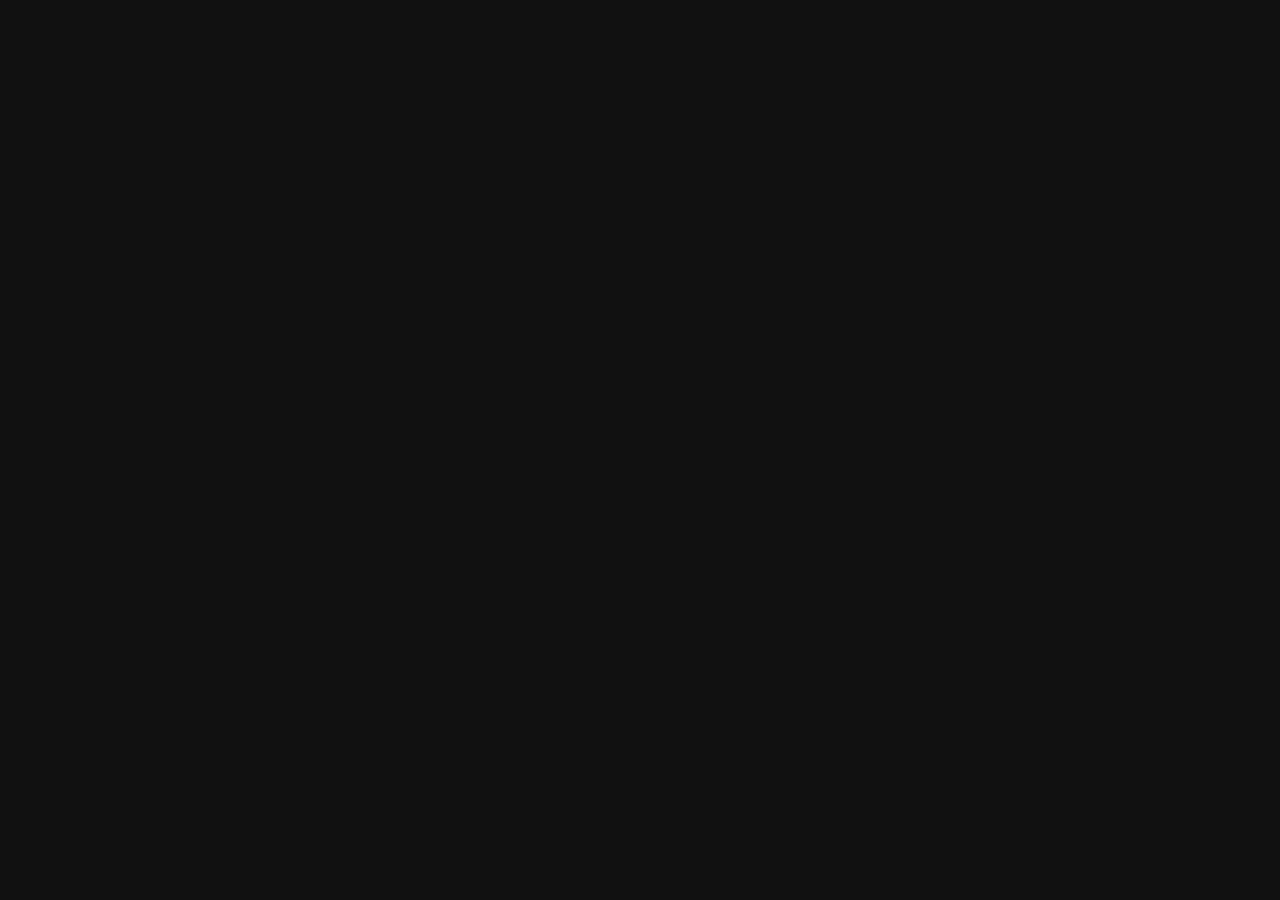
==== Portfólio/index.html @ 6bd4c9c2 "Add files via upload" ====
<!DOCTYPE html>
<html lang="pt-BR">
<head>
  <meta charset="UTF-8">
  <meta name="viewport" content="width=device-width, initial-scale=1.0">

  <title>Aíla Soraya | Videomaker & Filmmaker</title>

  <style>
    * {
      margin: 0;
      padding: 0;
      box-sizing: border-box;
    }

    html {
      scroll-behavior: smooth;
    }

    body {
      background: #111111;
      color: #f2f0ec;
      font-family: Arial, Helvetica, sans-serif;
      line-height: 1.5;
    }

    a {
      color: inherit;
      text-decoration: none;
    }

    /* MENU */

    header {
      position: fixed;
      top: 0;
      left: 0;
      width: 100%;
      padding: 24px 5%;
      display: flex;
      justify-content: space-between;
      align-items: center;
      z-index: 1000;
      background: rgba(17, 17, 17, 0.88);
      backdrop-filter: blur(10px);
    }

    .logo {
      font-size: 18px;
      font-weight: 600;
      letter-spacing: 1px;
    }

    nav {
      display: flex;
      gap: 30px;
      font-size: 13px;
      text-transform: uppercase;
      letter-spacing: 1px;
    }

    nav a {
      opacity: 0.7;
      transition: 0.3s;
    }

    nav a:hover {
      opacity: 1;
    }

    /* HERO */

    .hero {
      min-height: 100vh;
      padding: 150px 5% 80px;
      display: flex;
      flex-direction: column;
      justify-content: center;
    }

    .hero-title {
      margin-bottom: 50px;
    }

    .hero-title h1 {
      font-size: clamp(55px, 10vw, 150px);
      font-weight: 400;
      line-height: 0.9;
      letter-spacing: -5px;
    }

    .hero-title p {
      margin-top: 25px;
      font-size: 17px;
      letter-spacing: 4px;
      text-transform: uppercase;
      color: #b7b2aa;
    }

    /* VIDEO PRINCIPAL */

    .main-video {
      width: 100%;
      aspect-ratio: 16 / 9;
      background: #242424;
      overflow: hidden;
      position: relative;
    }

    .main-video video {
      width: 100%;
      height: 100%;
      object-fit: cover;
    }

    .video-placeholder {
      width: 100%;
      height: 100%;
      display: flex;
      align-items: center;
      justify-content: center;
      color: #777;
      font-size: 13px;
      letter-spacing: 2px;
      text-transform: uppercase;
    }

    /* SEÇÕES */

    section {
      padding: 120px 5%;
    }

    .section-header {
      display: flex;
      justify-content: space-between;
      align-items: baseline;
      margin-bottom: 50px;
      border-bottom: 1px solid #333;
      padding-bottom: 18px;
    }

    .section-header h2 {
      font-size: 38px;
      font-weight: 400;
    }

    .section-number {
      color: #777;
      font-size: 13px;
    }

    /* PROJETOS */

    .projects {
      display: grid;
      grid-template-columns: repeat(2, 1fr);
      gap: 70px 30px;
    }

    .project {
      cursor: pointer;
    }

    .project-video {
      aspect-ratio: 16 / 9;
      background: #242424;
      overflow: hidden;
      margin-bottom: 18px;
    }

    .project-video video {
      width: 100%;
      height: 100%;
      object-fit: cover;
      transition: transform 0.5s ease;
    }

    .project:hover video {
      transform: scale(1.03);
    }

    .project-placeholder {
      width: 100%;
      height: 100%;
      display: flex;
      align-items: center;
      justify-content: center;
      color: #666;
      font-size: 12px;
      letter-spacing: 2px;
    }

    .project h3 {
      font-size: 22px;
      font-weight: 400;
      margin-bottom: 5px;
    }

    .project p {
      font-size: 13px;
      color: #888;
      text-transform: uppercase;
      letter-spacing: 1px;
    }

    /* COMPETÊNCIAS */

    .skills {
      display: flex;
      flex-wrap: wrap;
      gap: 12px;
      max-width: 900px;
    }

    .skill {
      border: 1px solid #3a3a3a;
      padding: 12px 18px;
      font-size: 14px;
      color: #c4c0ba;
    }

    /* SOBRE */

    .about {
      max-width: 850px;
    }

    .about p {
      font-size: clamp(24px, 3vw, 40px);
      line-height: 1.25;
      font-weight: 300;
    }

    /* CONTATO */

    .contact {
      min-height: 60vh;
      display: flex;
      flex-direction: column;
      justify-content: center;
    }

    .contact h2 {
      font-size: clamp(50px, 8vw, 110px);
      font-weight: 400;
      line-height: 0.95;
      margin-bottom: 50px;
    }

    .contact-links {
      display: flex;
      flex-wrap: wrap;
      gap: 30px;
    }

    .contact-links a {
      border-bottom: 1px solid #555;
      padding-bottom: 5px;
      font-size: 15
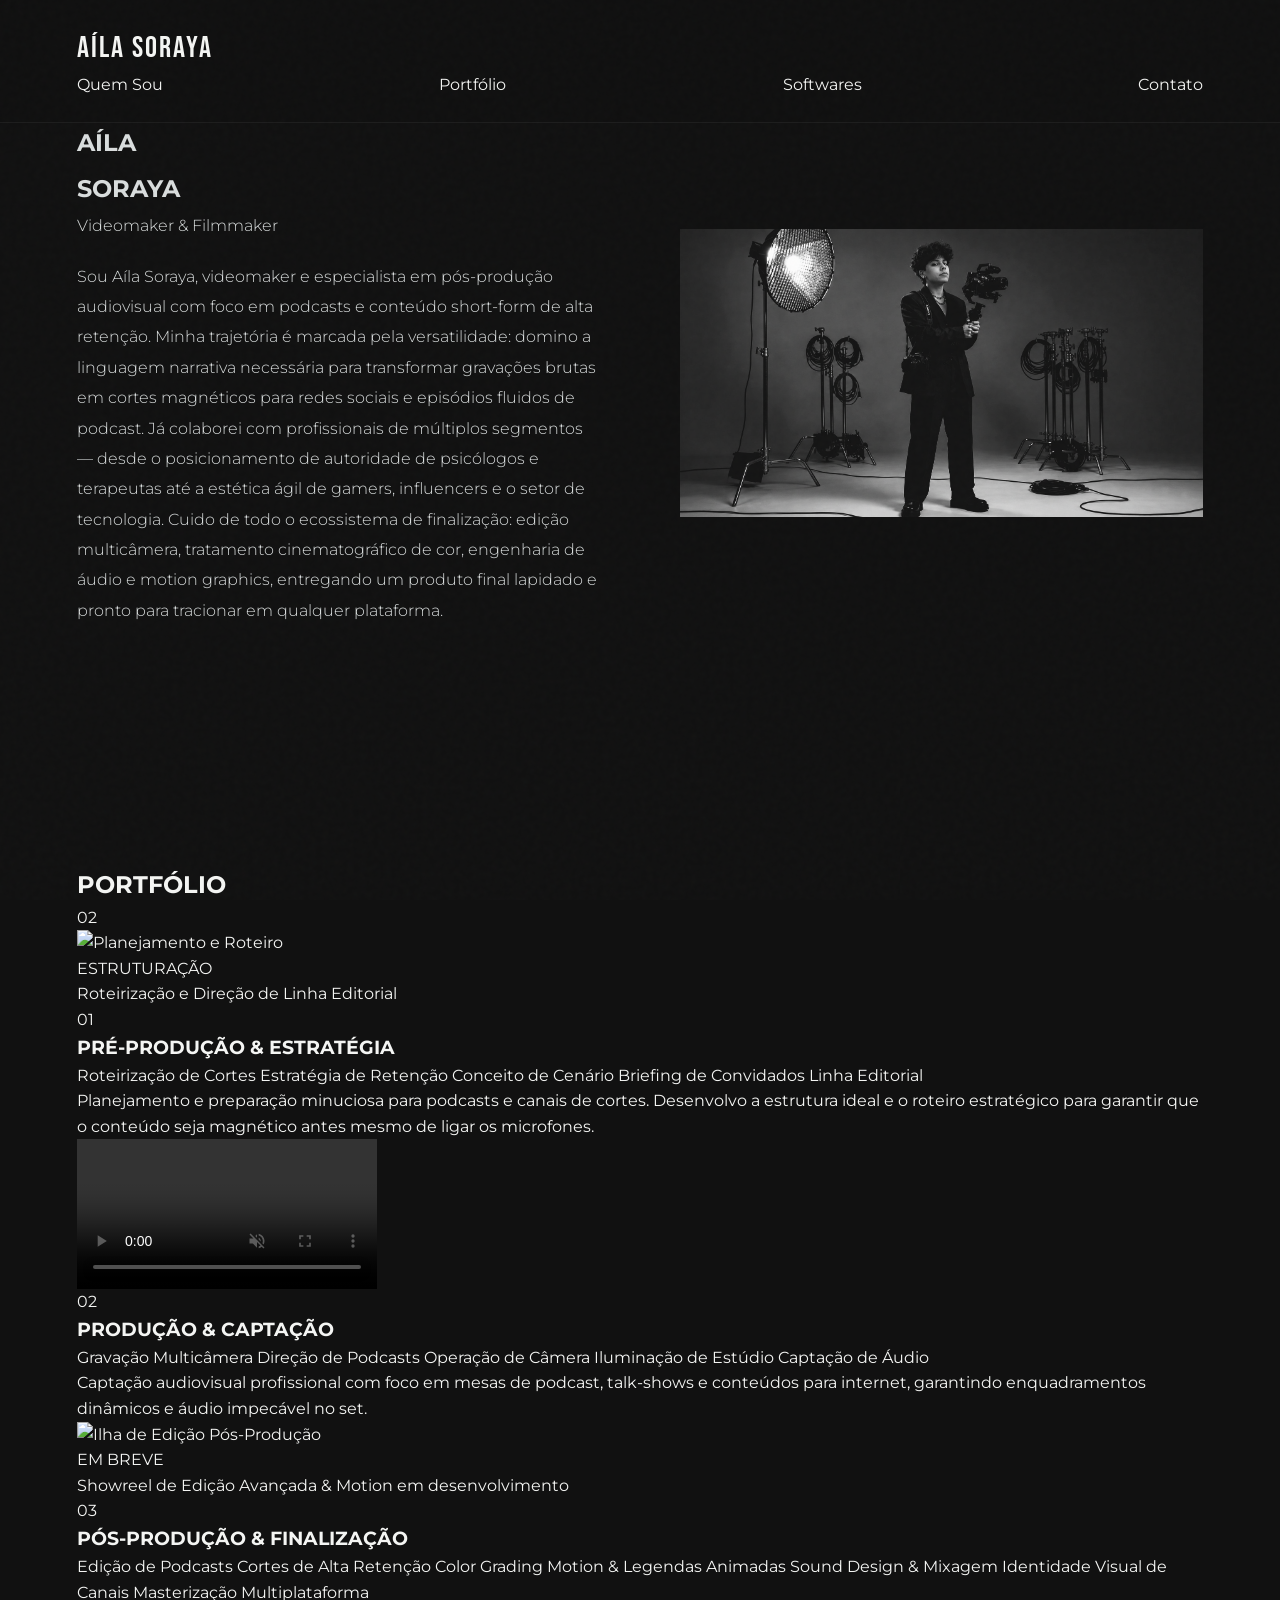
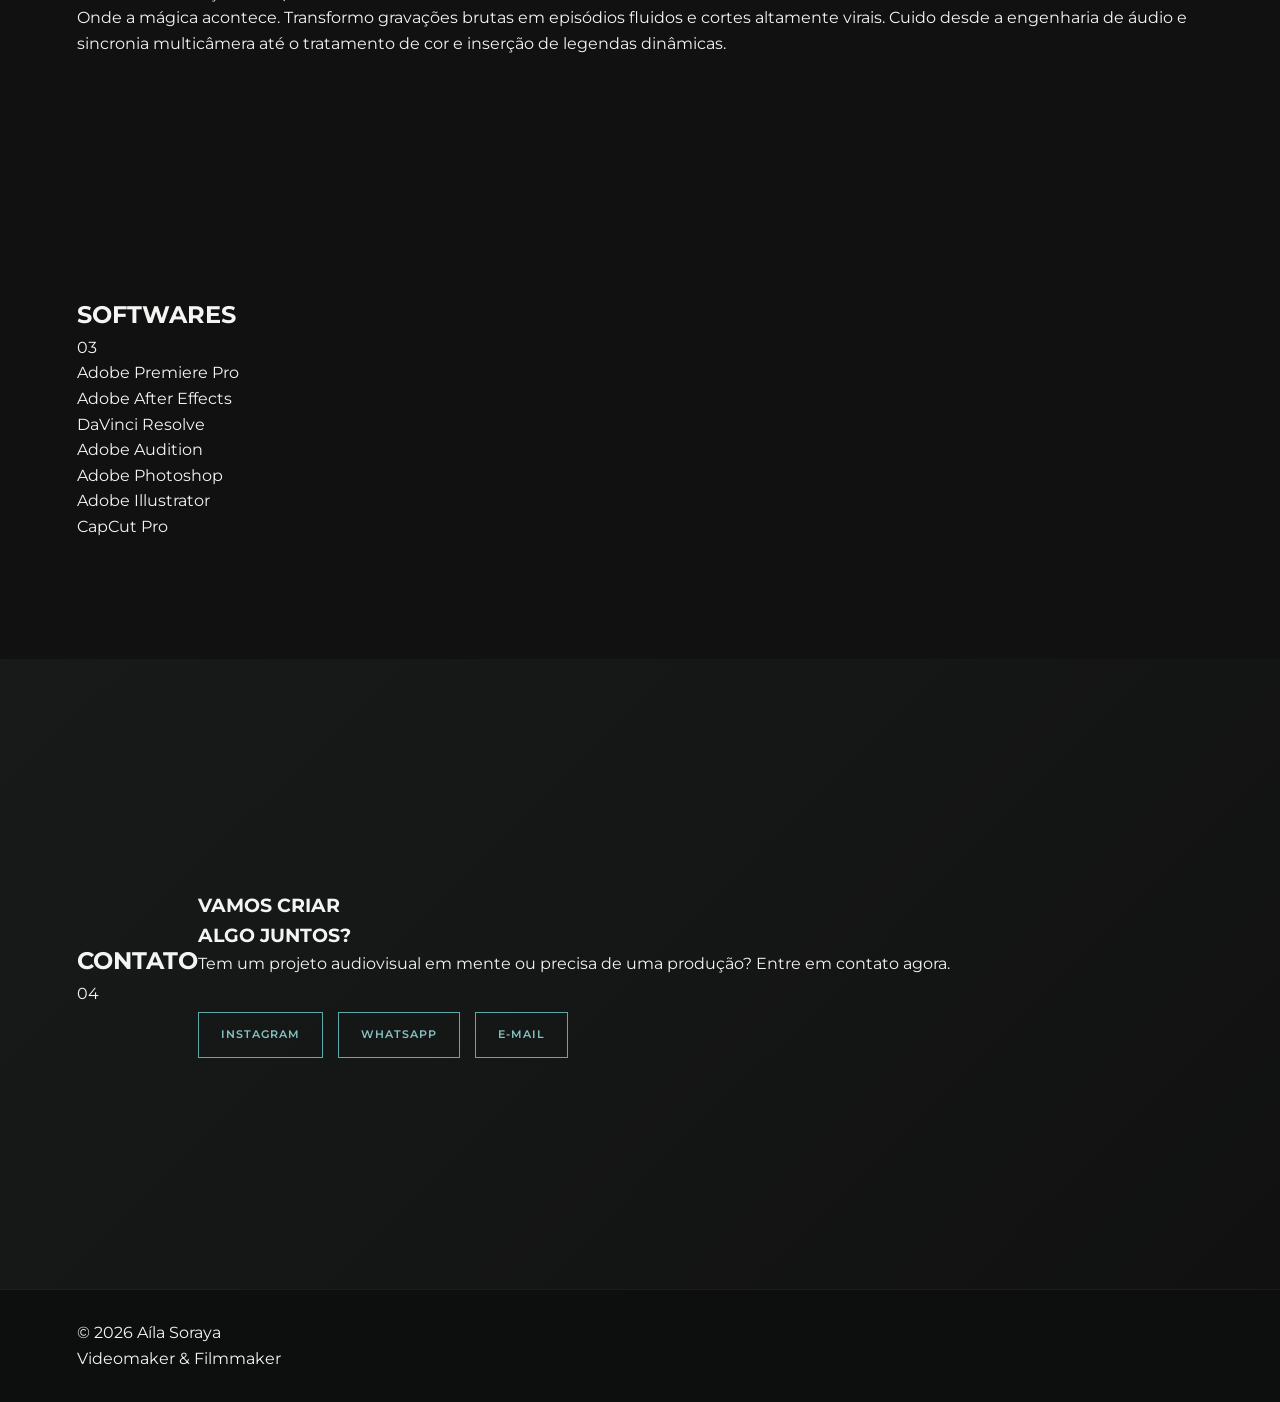
==== commit 41fe6f8f: "Update index.html" ====
--- a/Portfólio/index.html
+++ b/Portfólio/index.html
@@ -1,260 +1,198 @@
 <!DOCTYPE html>
 <html lang="pt-BR">
+
 <head>
   <meta charset="UTF-8">
   <meta name="viewport" content="width=device-width, initial-scale=1.0">
-
+  
   <title>Aíla Soraya | Videomaker & Filmmaker</title>
 
-  <style>
-    * {
-      margin: 0;
-      padding: 0;
-      box-sizing: border-box;
-    }
+  <!-- FONTES -->
+  <link rel="preconnect" href="https://googleapis.com">
+  <link rel="preconnect" href="https://gstatic.com" crossorigin>
+  <link href="https://googleapis.com/css2?family=Bebas+Neue&family=Montserrat:wght@300;400;500;600&display=swap" rel="stylesheet">
 
-    html {
-      scroll-behavior: smooth;
-    }
+  <!-- CSS -->
+  <link rel="stylesheet" href="Css/Style.css">
+</head>
 
-    body {
-      background: #111111;
-      color: #f2f0ec;
-      font-family: Arial, Helvetica, sans-serif;
-      line-height: 1.5;
-    }
+<body>
 
-    a {
-      color: inherit;
-      text-decoration: none;
-    }
+  <!-- MENU -->
+  <header>
+    <a href="#inicio" class="logo">AÍLA SORAYA</a>
+    <nav>
+      <a href="#inicio">Quem Sou</a>
+      <a href="#portfolio">Portfólio</a>
+      <a href="#softwares">Softwares</a>
+      <a href="#contato">Contato</a>
+    </nav>
+  </header>
 
-    /* MENU */
+  <main>
 
-    header {
-      position: fixed;
-      top: 0;
-      left: 0;
-      width: 100%;
-      padding: 24px 5%;
-      display: flex;
-      justify-content: space-between;
-      align-items: center;
-      z-index: 1000;
-      background: rgba(17, 17, 17, 0.88);
-      backdrop-filter: blur(10px);
-    }
+    <!-- SOBRE (QUEM SOU EU) — COM CLASSES DE ANIMAÇÃO -->
+    <section id="inicio" class="about-section reveal">
+      <div class="about-grid">
+        <div class="about-text">
+          <h1 class="animar-entrada">AÍLA<br>SORAYA</h1>
+          <p class="subtitle animar-entrada">Videomaker & Filmmaker</p>
+          <p class="description animar-entrada">
+            Sou Aíla Soraya, videomaker e especialista em pós-produção audiovisual com foco em podcasts e conteúdo short-form de alta retenção. Minha trajetória é marcada pela versatilidade: domino a linguagem narrativa necessária para transformar gravações brutas em cortes magnéticos para redes sociais e episódios fluidos de podcast. Já colaborei com profissionais de múltiplos segmentos — desde o posicionamento de autoridade de psicólogos e terapeutas até a estética ágil de gamers, influencers e o setor de tecnologia. Cuido de todo o ecossistema de finalização: edição multicâmera, tratamento cinematográfico de cor, engenharia de áudio e motion graphics, entregando um produto final lapidado e pronto para tracionar em qualquer plataforma.
+          </p>
+        </div>
+        
+        <!-- FOTO DE PERFIL COM ATRASO CINEMATOGRÁFICO -->
+        <div class="main-image animar-entrada atraso-1">
+          <img src="Fotos/Soraya.png" alt="Aíla Soraya">
+        </div>
+      </div>
+    </section>
 
-    .logo {
-      font-size: 18px;
-      font-weight: 600;
-      letter-spacing: 1px;
-    }
 
-    nav {
-      display: flex;
-      gap: 30px;
-      font-size: 13px;
-      text-transform: uppercase;
-      letter-spacing: 1px;
-    }
+    <!-- PORTFÓLIO -->
+    <section id="portfolio" class="reveal">
 
-    nav a {
-      opacity: 0.7;
-      transition: 0.3s;
-    }
+      <div class="section-header">
+        <h2>PORTFÓLIO</h2>
+        <span class="section-number">02</span>
+      </div>
 
-    nav a:hover {
-      opacity: 1;
-    }
+      <!-- BLOCO 01: PRÉ-PRODUÇÃO -->
+      <div class="portfolio-group">
+        <div class="project-media window-placeholder">
+          <img src="Fotos/pre-producao-capa.jpg" alt="Planejamento e Roteiro" class="bg-blur">
+          <div class="status-overlay">
+            <span class="status-badge">ESTRUTURAÇÃO</span>
+            <p>Roteirização e Direção de Linha Editorial</p>
+          </div>
+        </div>
 
-    /* HERO */
+        <div class="group-header">
+          <span class="group-number">01</span>
+          <div>
+            <h3>PRÉ-PRODUÇÃO & ESTRATÉGIA</h3>
+            <div class="expertise-tags">
+              <span class="tag">Roteirização de Cortes</span>
+              <span class="tag">Estratégia de Retenção</span>
+              <span class="tag">Conceito de Cenário</span>
+              <span class="tag">Briefing de Convidados</span>
+              <span class="tag">Linha Editorial</span>
+            </div>
+            <p>
+              Planejamento e preparação minuciosa para podcasts e canais de cortes. Desenvolvo a estrutura ideal e o roteiro estratégico para garantir que o conteúdo seja magnético antes mesmo de ligar os microfones.
+            </p>
+          </div>
+        </div>
+      </div>
 
-    .hero {
-      min-height: 100vh;
-      padding: 150px 5% 80px;
-      display: flex;
-      flex-direction: column;
-      justify-content: center;
-    }
+      <!-- BLOCO 02: PRODUÇÃO -->
+      <div class="portfolio-group">
+        <div class="project-media">
+          <video src="Vídeos/Portifolio Produção.mp4" autoplay muted controls playsinline preload="auto"></video>
+        </div>
 
-    .hero-title {
-      margin-bottom: 50px;
-    }
+        <div class="group-header">
+          <span class="group-number">02</span>
+          <div>
+            <h3>PRODUÇÃO & CAPTAÇÃO</h3>
+            <div class="expertise-tags">
+              <span class="tag">Gravação Multicâmera</span>
+              <span class="tag">Direção de Podcasts</span>
+              <span class="tag">Operação de Câmera</span>
+              <span class="tag">Iluminação de Estúdio</span>
+              <span class="tag">Captação de Áudio</span>
+            </div>
+            <p>
+              Captação audiovisual profissional com foco em mesas de podcast, talk-shows e conteúdos para internet, garantindo enquadramentos dinâmicos e áudio impecável no set.
+            </p>
+          </div>
+        </div>
+      </div>
 
-    .hero-title h1 {
-      font-size: clamp(55px, 10vw, 150px);
-      font-weight: 400;
-      line-height: 0.9;
-      letter-spacing: -5px;
-    }
+      <!-- BLOCO 03: PÓS-PRODUÇÃO -->
+      <div class="portfolio-group">
+        <div class="project-media window-placeholder">
+          <img src="Fotos/pos-producao-capa.jpg" alt="Ilha de Edição Pós-Produção" class="bg-blur">
+          <div class="status-overlay">
+            <span class="status-badge">EM BREVE</span>
+            <p>Showreel de Edição Avançada & Motion em desenvolvimento</p>
+          </div>
+        </div>
 
-    .hero-title p {
-      margin-top: 25px;
-      font-size: 17px;
-      letter-spacing: 4px;
-      text-transform: uppercase;
-      color: #b7b2aa;
-    }
+        <div class="group-header">
+          <span class="group-number">03</span>
+          <div>
+            <h3>PÓS-PRODUÇÃO & FINALIZAÇÃO</h3>
+            <div class="expertise-tags">
+              <span class="tag">Edição de Podcasts</span>
+              <span class="tag">Cortes de Alta Retenção</span>
+              <span class="tag">Color Grading</span>
+              <span class="tag">Motion & Legendas Animadas</span>
+              <span class="tag">Sound Design & Mixagem</span>
+              <span class="tag">Identidade Visual de Canais</span>
+              <span class="tag">Masterização Multiplataforma</span>
+            </div>
+            <p>
+              Onde a mágica acontece. Transformo gravações brutas em episódios fluidos e cortes altamente virais. Cuido desde a engenharia de áudio e sincronia multicâmera até o tratamento de cor e inserção de legendas dinâmicas.
+            </p>
+          </div>
+        </div>
+      </div>
 
-    /* VIDEO PRINCIPAL */
+    </section>
 
-    .main-video {
-      width: 100%;
-      aspect-ratio: 16 / 9;
-      background: #242424;
-      overflow: hidden;
-      position: relative;
-    }
 
-    .main-video video {
-      width: 100%;
-      height: 100%;
-      object-fit: cover;
-    }
+    <!-- SEÇÃO: SOFTWARES -->
+    <section id="softwares" class="reveal">
+      <div class="section-header">
+        <h2>SOFTWARES</h2>
+        <span class="section-number">03</span>
+      </div>
+      
+      <div class="softwares-grid">
+        <div class="software-item"><span>Adobe Premiere Pro</span></div>
+        <div class="software-item"><span>Adobe After Effects</span></div>
+        <div class="software-item"><span>DaVinci Resolve</span></div>
+        <div class="software-item"><span>Adobe Audition</span></div>
+        <div class="software-item"><span>Adobe Photoshop</span></div>
+        <div class="software-item"><span>Adobe Illustrator</span></div>
+        <div class="software-item"><span>CapCut Pro</span></div>
+      </div>
+    </section>
 
-    .video-placeholder {
-      width: 100%;
-      height: 100%;
-      display: flex;
-      align-items: center;
-      justify-content: center;
-      color: #777;
-      font-size: 13px;
-      letter-spacing: 2px;
-      text-transform: uppercase;
-    }
 
-    /* SEÇÕES */
+    <!-- CONTATO -->
+    <section id="contato" class="contact reveal">
+      <div class="section-header">
+        <h2>CONTATO</h2>
+        <span class="section-number">04</span>
+      </div>
 
-    section {
-      padding: 120px 5%;
-    }
+      <div class="contact-content">
+        <h3>VAMOS CRIAR<br>ALGO JUNTOS?</h3>
+        <p>Tem um projeto audiovisual em mente ou precisa de uma produção? Entre em contato agora.</p>
 
-    .section-header {
-      display: flex;
-      justify-content: space-between;
-      align-items: baseline;
-      margin-bottom: 50px;
-      border-bottom: 1px solid #333;
-      padding-bottom: 18px;
-    }
+        <div class="contact-links">
+          <!-- 1. INSTAGRAM (Mantido original) -->
+          <a href="https://instagram.com" target="_blank" class="btn-instagram">Instagram</a>
+          
+          <!-- 2. WHATSAPP (Atualizado com seu número real e mensagem automática) -->
+          <a href="https://wa.me!" target="_blank" class="btn-whatsapp">WhatsApp</a>
 
-    .section-header h2 {
-      font-size: 38px;
-      font-weight: 400;
-    }
+          <!-- 3. E-MAIL -->
+          <a href="mailto:ailagaraneesh@gmail.com" class="btn-email">E-mail</a>
+        </div>
+      </div>
+    </section>
 
-    .section-number {
-      color: #777;
-      font-size: 13px;
-    }
+  </main>
 
-    /* PROJETOS */
+  <!-- RODAPÉ -->
+  <footer>
+    <p>© 2026 Aíla Soraya</p>
+    <p>Videomaker & Filmmaker</p>
+  </footer>
 
-    .projects {
-      display: grid;
-      grid-template-columns: repeat(2, 1fr);
-      gap: 70px 30px;
-    }
-
-    .project {
-      cursor: pointer;
-    }
-
-    .project-video {
-      aspect-ratio: 16 / 9;
-      background: #242424;
-      overflow: hidden;
-      margin-bottom: 18px;
-    }
-
-    .project-video video {
-      width: 100%;
-      height: 100%;
-      object-fit: cover;
-      transition: transform 0.5s ease;
-    }
-
-    .project:hover video {
-      transform: scale(1.03);
-    }
-
-    .project-placeholder {
-      width: 100%;
-      height: 100%;
-      display: flex;
-      align-items: center;
-      justify-content: center;
-      color: #666;
-      font-size: 12px;
-      letter-spacing: 2px;
-    }
-
-    .project h3 {
-      font-size: 22px;
-      font-weight: 400;
-      margin-bottom: 5px;
-    }
-
-    .project p {
-      font-size: 13px;
-      color: #888;
-      text-transform: uppercase;
-      letter-spacing: 1px;
-    }
-
-    /* COMPETÊNCIAS */
-
-    .skills {
-      display: flex;
-      flex-wrap: wrap;
-      gap: 12px;
-      max-width: 900px;
-    }
-
-    .skill {
-      border: 1px solid #3a3a3a;
-      padding: 12px 18px;
-      font-size: 14px;
-      color: #c4c0ba;
-    }
-
-    /* SOBRE */
-
-    .about {
-      max-width: 850px;
-    }
-
-    .about p {
-      font-size: clamp(24px, 3vw, 40px);
-      line-height: 1.25;
-      font-weight: 300;
-    }
-
-    /* CONTATO */
-
-    .contact {
-      min-height: 60vh;
-      display: flex;
-      flex-direction: column;
-      justify-content: center;
-    }
-
-    .contact h2 {
-      font-size: clamp(50px, 8vw, 110px);
-      font-weight: 400;
-      line-height: 0.95;
-      margin-bottom: 50px;
-    }
-
-    .contact-links {
-      display: flex;
-      flex-wrap: wrap;
-      gap: 30px;
-    }
-
-    .contact-links a {
-      border-bottom: 1px solid #555;
-      padding-bottom: 5px;
-      font-size: 15+</body>
+</html>
--- a/Portfólio/Css/Style.css
+++ b/Portfólio/Css/Style.css
@@ -0,0 +1,759 @@
+/* =========================================
+   AÍLA SORAYA — PORTFÓLIO
+   Estilo: Cinema clássico / minimalista
+   ========================================= */
+
+/* ---------- FONTES ---------- */
+
+@import url('https://fonts.googleapis.com/css2?family=Bebas+Neue&family=Montserrat:wght@300;400;500;600;700&display=swap');
+
+
+/* ---------- VARIÁVEIS ---------- */
+
+:root {
+    --preto: #111111;
+    --preto-suave: #181a1a;
+    --cinza-escuro: #252828;
+    --cinza: #707575;
+    --cinza-claro: #d9dddd;
+    --branco: #f4f5f3;
+
+    --agua: #5faaa8;
+    --agua-claro: #83c4c1;
+    --agua-escuro: #397b79;
+
+    --fonte-titulo: 'Bebas Neue', sans-serif;
+    --fonte-texto: 'Montserrat', sans-serif;
+
+    --transicao: 0.35s ease;
+}
+
+
+/* ---------- RESET ---------- */
+
+* {
+    margin: 0;
+    padding: 0;
+    box-sizing: border-box;
+}
+
+html {
+    scroll-behavior: smooth;
+}
+
+body {
+    background: var(--preto);
+    color: var(--branco);
+    font-family: var(--fonte-texto);
+    font-weight: 400;
+    line-height: 1.6;
+    overflow-x: hidden;
+}
+
+img,
+video {
+    max-width: 100%;
+    display: block;
+}
+
+a {
+    color: inherit;
+    text-decoration: none;
+}
+
+button {
+    font-family: inherit;
+}
+
+
+/* ---------- SELEÇÃO ---------- */
+
+::selection {
+    background: var(--agua);
+    color: var(--preto);
+}
+
+
+/* =========================================
+   NAVEGAÇÃO
+   ========================================= */
+
+header {
+    position: fixed;
+    top: 0;
+    left: 0;
+    width: 100%;
+    z-index: 1000;
+
+    padding: 24px 6%;
+
+    background: rgba(17, 17, 17, 0.88);
+    backdrop-filter: blur(10px);
+
+    border-bottom: 1px solid rgba(255, 255, 255, 0.06);
+}
+
+nav {
+    max-width: 1400px;
+    margin: auto;
+
+    display: flex;
+    align-items: center;
+    justify-content: space-between;
+}
+
+.logo {
+    font-family: var(--fonte-titulo);
+    font-size: 30px;
+    letter-spacing: 2px;
+}
+
+.logo span {
+    color: var(--agua);
+}
+
+.nav-links {
+    display: flex;
+    align-items: center;
+    gap: 35px;
+    list-style: none;
+}
+
+.nav-links a {
+    font-size: 12px;
+    font-weight: 500;
+    letter-spacing: 1.5px;
+    text-transform: uppercase;
+
+    color: var(--cinza-claro);
+
+    transition: color var(--transicao);
+}
+
+.nav-links a:hover {
+    color: var(--agua-claro);
+}
+
+
+/* =========================================
+   HERO
+   ========================================= */
+
+.hero {
+    min-height: 100vh;
+
+    display: flex;
+    align-items: center;
+
+    padding: 150px 6% 80px;
+
+    position: relative;
+    overflow: hidden;
+
+    background:
+        radial-gradient(
+            circle at 80% 40%,
+            rgba(95, 170, 168, 0.10),
+            transparent 35%
+        ),
+        var(--preto);
+}
+
+.hero-content {
+    max-width: 1400px;
+    width: 100%;
+    margin: auto;
+}
+
+.hero-small {
+    color: var(--agua);
+    font-size: 12px;
+    font-weight: 600;
+    letter-spacing: 4px;
+    text-transform: uppercase;
+
+    margin-bottom: 18px;
+}
+
+.hero h1 {
+    font-family: var(--fonte-titulo);
+    font-size: clamp(70px, 12vw, 170px);
+    font-weight: 400;
+    line-height: 0.82;
+    letter-spacing: 2px;
+
+    max-width: 1000px;
+}
+
+.hero h1 span {
+    color: var(--agua);
+}
+
+.hero-description {
+    max-width: 550px;
+
+    margin-top: 35px;
+
+    color: var(--cinza-claro);
+
+    font-size: 15px;
+    line-height: 1.8;
+    font-weight: 300;
+}
+
+.hero-line {
+    width: 80px;
+    height: 2px;
+
+    margin-top: 40px;
+
+    background: var(--agua);
+}
+
+
+/* =========================================
+   SEÇÕES
+   ========================================= */
+
+section {
+    padding: 120px 6%;
+}
+
+.section-container {
+    max-width: 1400px;
+    margin: auto;
+}
+
+.section-label {
+    color: var(--agua);
+
+    font-size: 11px;
+    font-weight: 600;
+    letter-spacing: 3px;
+    text-transform: uppercase;
+
+    margin-bottom: 15px;
+}
+
+.section-title {
+    font-family: var(--fonte-titulo);
+    font-size: clamp(50px, 7vw, 90px);
+    font-weight: 400;
+    line-height: 0.9;
+    letter-spacing: 1px;
+
+    margin-bottom: 50px;
+}
+
+
+/* =========================================
+   SOBRE
+   ========================================= */
+
+.about {
+    background: var(--preto-suave);
+}
+
+.about-grid {
+    display: grid;
+    grid-template-columns: 1fr 1fr;
+    gap: 80px;
+
+    align-items: center;
+}
+
+.about-text {
+    color: var(--cinza-claro);
+
+    font-size: 16px;
+    line-height: 1.9;
+    font-weight: 300;
+}
+
+.about-text p + p {
+    margin-top: 20px;
+}
+
+.about-highlight {
+    color: var(--agua-claro);
+}
+
+.about-image {
+    position: relative;
+}
+
+.about-image img {
+    width: 100%;
+    filter: grayscale(100%);
+    transition: filter var(--transicao);
+}
+
+.about-image:hover img {
+    filter: grayscale(0%);
+}
+
+
+/* =========================================
+   PORTFÓLIO
+   ========================================= */
+
+.portfolio {
+    background: var(--preto);
+}
+
+.portfolio-grid {
+    display: grid;
+    grid-template-columns: repeat(2, 1fr);
+    gap: 35px;
+}
+
+.project {
+    position: relative;
+    overflow: hidden;
+
+    background: var(--cinza-escuro);
+}
+
+.project-video {
+    position: relative;
+    aspect-ratio: 16 / 9;
+    overflow: hidden;
+}
+
+.project-video video,
+.project-video img {
+    width: 100%;
+    height: 100%;
+
+    object-fit: cover;
+
+    filter: grayscale(100%);
+
+    transition:
+        transform 0.6s ease,
+        filter 0.6s ease;
+}
+
+.project:hover .project-video video,
+.project:hover .project-video img {
+    transform: scale(1.04);
+    filter: grayscale(0%);
+}
+
+.project-info {
+    padding: 22px 5px 10px;
+}
+
+.project-category {
+    color: var(--agua);
+
+    font-size: 10px;
+    font-weight: 600;
+    letter-spacing: 2px;
+    text-transform: uppercase;
+
+    margin-bottom: 8px;
+}
+
+.project-title {
+    font-family: var(--fonte-titulo);
+    font-size: 32px;
+    font-weight: 400;
+    letter-spacing: 1px;
+}
+
+.project-description {
+    color: var(--cinza);
+
+    font-size: 12px;
+    line-height: 1.7;
+
+    margin-top: 5px;
+}
+
+
+/* =========================================
+   CATEGORIAS DE TRABALHO
+   ========================================= */
+
+.work-process {
+    background: var(--preto-suave);
+}
+
+.process-grid {
+    display: grid;
+    grid-template-columns: repeat(3, 1fr);
+    gap: 1px;
+
+    background: rgba(255, 255, 255, 0.08);
+}
+
+.process-item {
+    padding: 45px 35px;
+
+    background: var(--preto-suave);
+
+    transition: background var(--transicao);
+}
+
+.process-item:hover {
+    background: var(--cinza-escuro);
+}
+
+.process-number {
+    color: var(--agua);
+
+    font-family: var(--fonte-titulo);
+    font-size: 42px;
+
+    margin-bottom: 25px;
+}
+
+.process-item h3 {
+    font-family: var(--fonte-titulo);
+    font-size: 35px;
+    font-weight: 400;
+    letter-spacing: 1px;
+
+    margin-bottom: 12px;
+}
+
+.process-item p {
+    color: var(--cinza);
+
+    font-size: 13px;
+    line-height: 1.8;
+}
+
+
+/* =========================================
+   CLIENTES / EXPERIÊNCIA
+   ========================================= */
+
+.clients {
+    background: var(--preto);
+}
+
+.clients-list {
+    display: flex;
+    flex-wrap: wrap;
+    gap: 12px;
+
+    margin-top: 30px;
+}
+
+.client {
+    padding: 12px 18px;
+
+    border: 1px solid rgba(255, 255, 255, 0.12);
+
+    color: var(--cinza-claro);
+
+    font-size: 11px;
+    letter-spacing: 1px;
+
+    transition:
+        border-color var(--transicao),
+        color var(--transicao);
+}
+
+.client:hover {
+    color: var(--agua-claro);
+    border-color: var(--agua);
+}
+
+
+/* =========================================
+   HABILIDADES
+   ========================================= */
+
+.skills {
+    display: grid;
+    grid-template-columns: 1fr 1fr;
+    gap: 80px;
+
+    align-items: start;
+}
+
+.skills-list {
+    list-style: none;
+}
+
+.skills-list li {
+    padding: 18px 0;
+
+    border-bottom: 1px solid rgba(255, 255, 255, 0.08);
+
+    color: var(--cinza-claro);
+
+    font-size: 14px;
+
+    display: flex;
+    justify-content: space-between;
+}
+
+.skills-list li span {
+    color: var(--agua);
+}
+
+
+/* =========================================
+   CONTATO
+   ========================================= */
+
+.contact {
+    min-height: 70vh;
+
+    display: flex;
+    align-items: center;
+
+    background:
+        linear-gradient(
+            135deg,
+            var(--preto-suave),
+            var(--preto)
+        );
+}
+
+.contact-content {
+    width: 100%;
+    max-width: 1400px;
+    margin: auto;
+}
+
+.contact-title {
+    font-family: var(--fonte-titulo);
+    font-size: clamp(65px, 11vw, 150px);
+    line-height: 0.85;
+    font-weight: 400;
+
+    max-width: 1000px;
+}
+
+.contact-title span {
+    color: var(--agua);
+}
+
+.contact-text {
+    max-width: 500px;
+
+    margin-top: 35px;
+
+    color: var(--cinza-claro);
+
+    font-size: 14px;
+    line-height: 1.8;
+}
+
+.contact-links {
+    display: flex;
+    flex-wrap: wrap;
+    gap: 15px;
+
+    margin-top: 35px;
+}
+
+.contact-links a {
+    padding: 13px 22px;
+
+    border: 1px solid var(--agua);
+
+    color: var(--agua-claro);
+
+    font-size: 11px;
+    font-weight: 600;
+    letter-spacing: 1px;
+    text-transform: uppercase;
+
+    transition:
+        background var(--transicao),
+        color var(--transicao);
+}
+
+.contact-links a:hover {
+    background: var(--agua);
+    color: var(--preto);
+}
+
+
+/* =========================================
+   FOOTER
+   ========================================= */
+
+footer {
+    padding: 30px 6%;
+
+    background: #0d0e0e;
+
+    border-top: 1px solid rgba(255, 255, 255, 0.06);
+}
+
+.footer-content {
+    max-width: 1400px;
+    margin: auto;
+
+    display: flex;
+    justify-content: space-between;
+    align-items: center;
+
+    color: var(--cinza);
+
+    font-size: 10px;
+    letter-spacing: 1px;
+}
+
+.footer-logo {
+    font-family: var(--fonte-titulo);
+    font-size: 24px;
+    color: var(--branco);
+}
+
+.footer-logo span {
+    color: var(--agua);
+}
+
+
+/* =========================================
+   EFEITO DE GRANULAÇÃO CINEMATOGRÁFICA
+   ========================================= */
+
+body::before {
+    content: "";
+
+    position: fixed;
+    inset: 0;
+
+    pointer-events: none;
+
+    opacity: 0.025;
+
+    z-index: 9999;
+
+    background-image:
+        url("data:image/svg+xml,%3Csvg viewBox='0 0 180 180' xmlns='http://www.w3.org/2000/svg'%3E%3Cfilter id='n'%3E%3CfeTurbulence type='fractalNoise' baseFrequency='.8' numOctaves='4' stitchTiles='stitch'/%3E%3C/filter%3E%3Crect width='100%25' height='100%25' filter='url(%23n)' opacity='.8'/%3E%3C/svg%3E");
+}
+
+
+/* =========================================
+   RESPONSIVO — TABLET
+   ========================================= */
+
+@media (max-width: 900px) {
+
+    header {
+        padding: 20px 5%;
+    }
+
+    .nav-links {
+        gap: 18px;
+    }
+
+    .hero {
+        padding-left: 5%;
+        padding-right: 5%;
+    }
+
+    section {
+        padding: 90px 5%;
+    }
+
+    .about-grid {
+        grid-template-columns: 1fr;
+        gap: 50px;
+    }
+
+    .skills {
+        grid-template-columns: 1fr;
+        gap: 50px;
+    }
+
+    .process-grid {
+        grid-template-columns: 1fr;
+    }
+
+}
+
+
+/* =========================================
+   RESPONSIVO — CELULAR
+   ========================================= */
+
+@media (max-width: 600px) {
+
+    header {
+        padding: 18px 5%;
+    }
+
+    .logo {
+        font-size: 25px;
+    }
+
+    .nav-links {
+        display: none;
+    }
+
+    .hero {
+        min-height: 90vh;
+        padding-top: 130px;
+    }
+
+    .hero h1 {
+        font-size: clamp(65px, 20vw, 100px);
+    }
+
+    .hero-description {
+        font-size: 13px;
+    }
+
+    section {
+        padding: 75px 5%;
+    }
+
+    .section-title {
+        font-size: 58px;
+    }
+
+    .portfolio-grid {
+        grid-template-columns: 1fr;
+        gap: 50px;
+    }
+
+    .project-title {
+        font-size: 29px;
+    }
+
+    .process-item {
+        padding: 35px 25px;
+    }
+
+    .contact-title {
+        font-size: 75px;
+    }
+
+    .footer-content {
+        flex-direction: column;
+        gap: 12px;
+        align-items: flex-start;
+    }
+
+}
+
+
+/* =========================================
+   ACESSIBILIDADE
+   ========================================= */
+
+@media (prefers-reduced-motion: reduce) {
+
+    html {
+        scroll-behavior: auto;
+    }
+
+    *,
+    *::before,
+    *::after {
+        transition: none !important;
+        animation: none !important;
+    }
+
+}
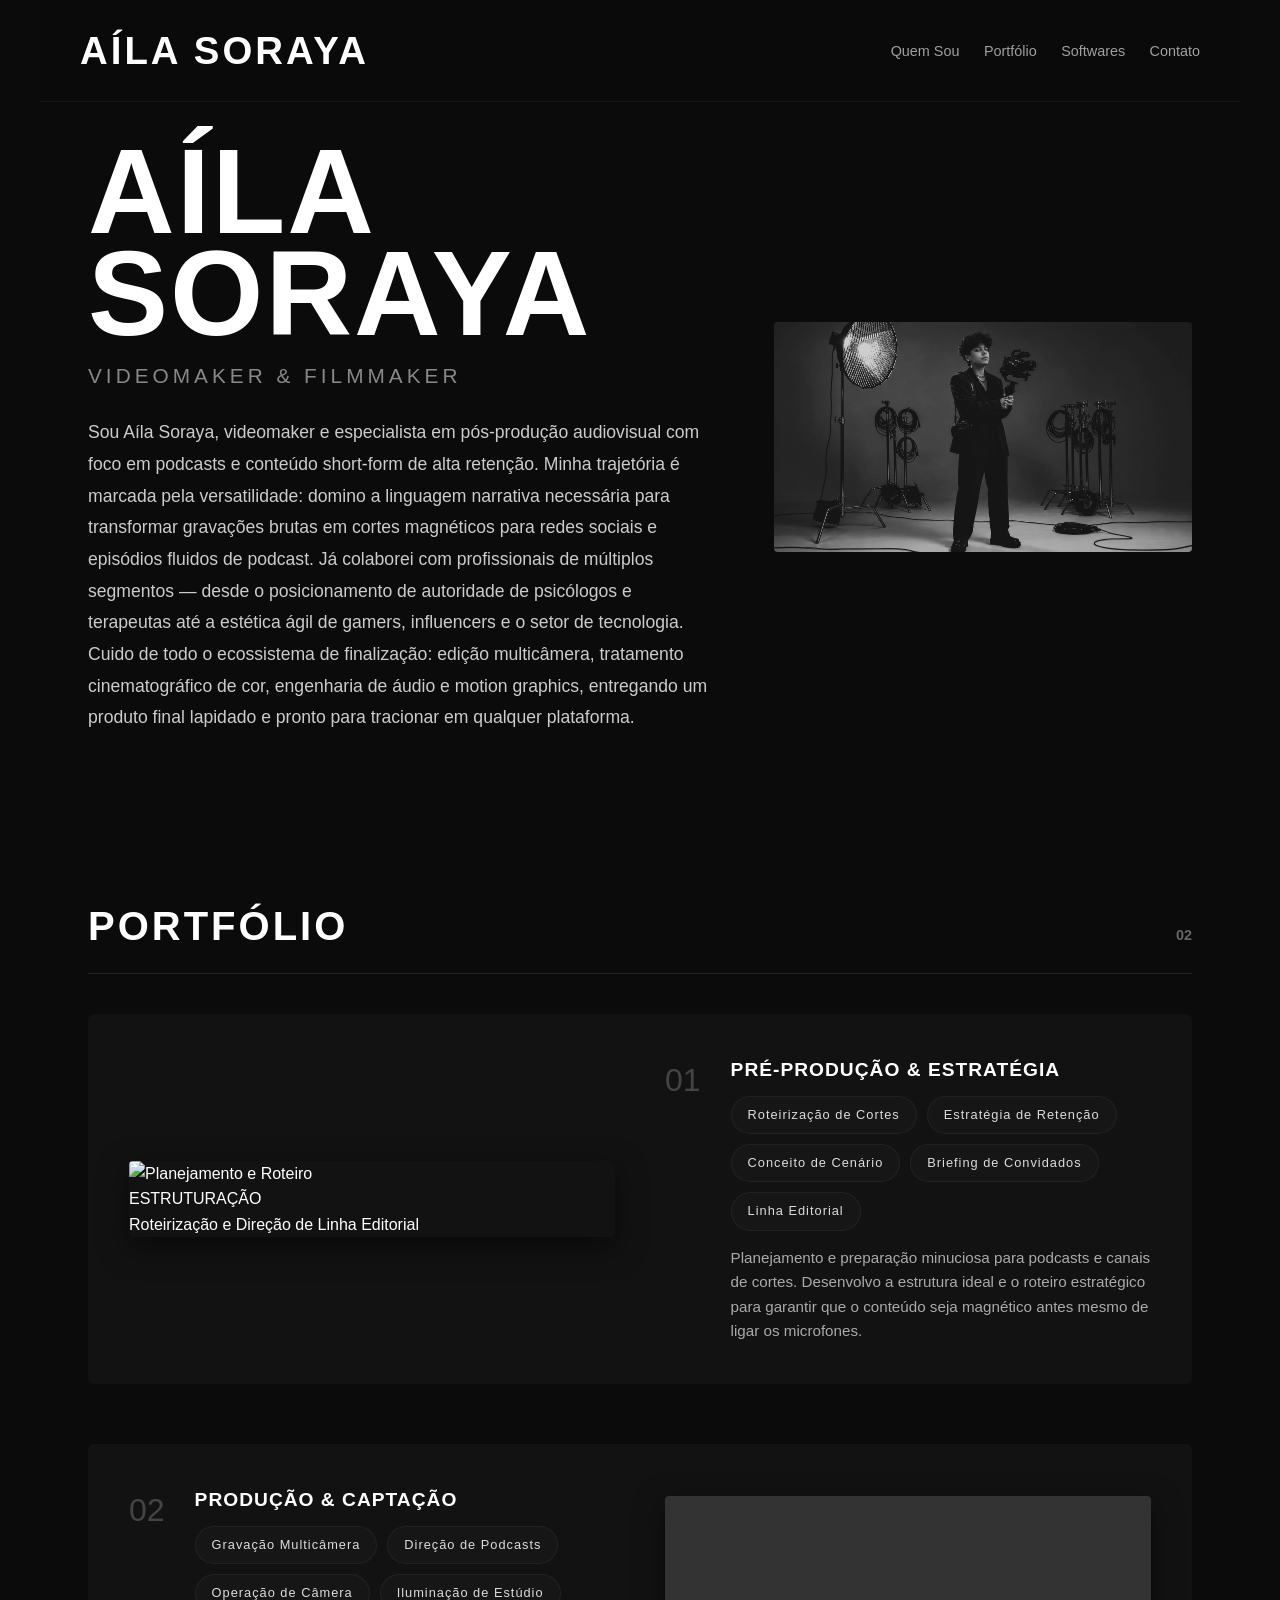
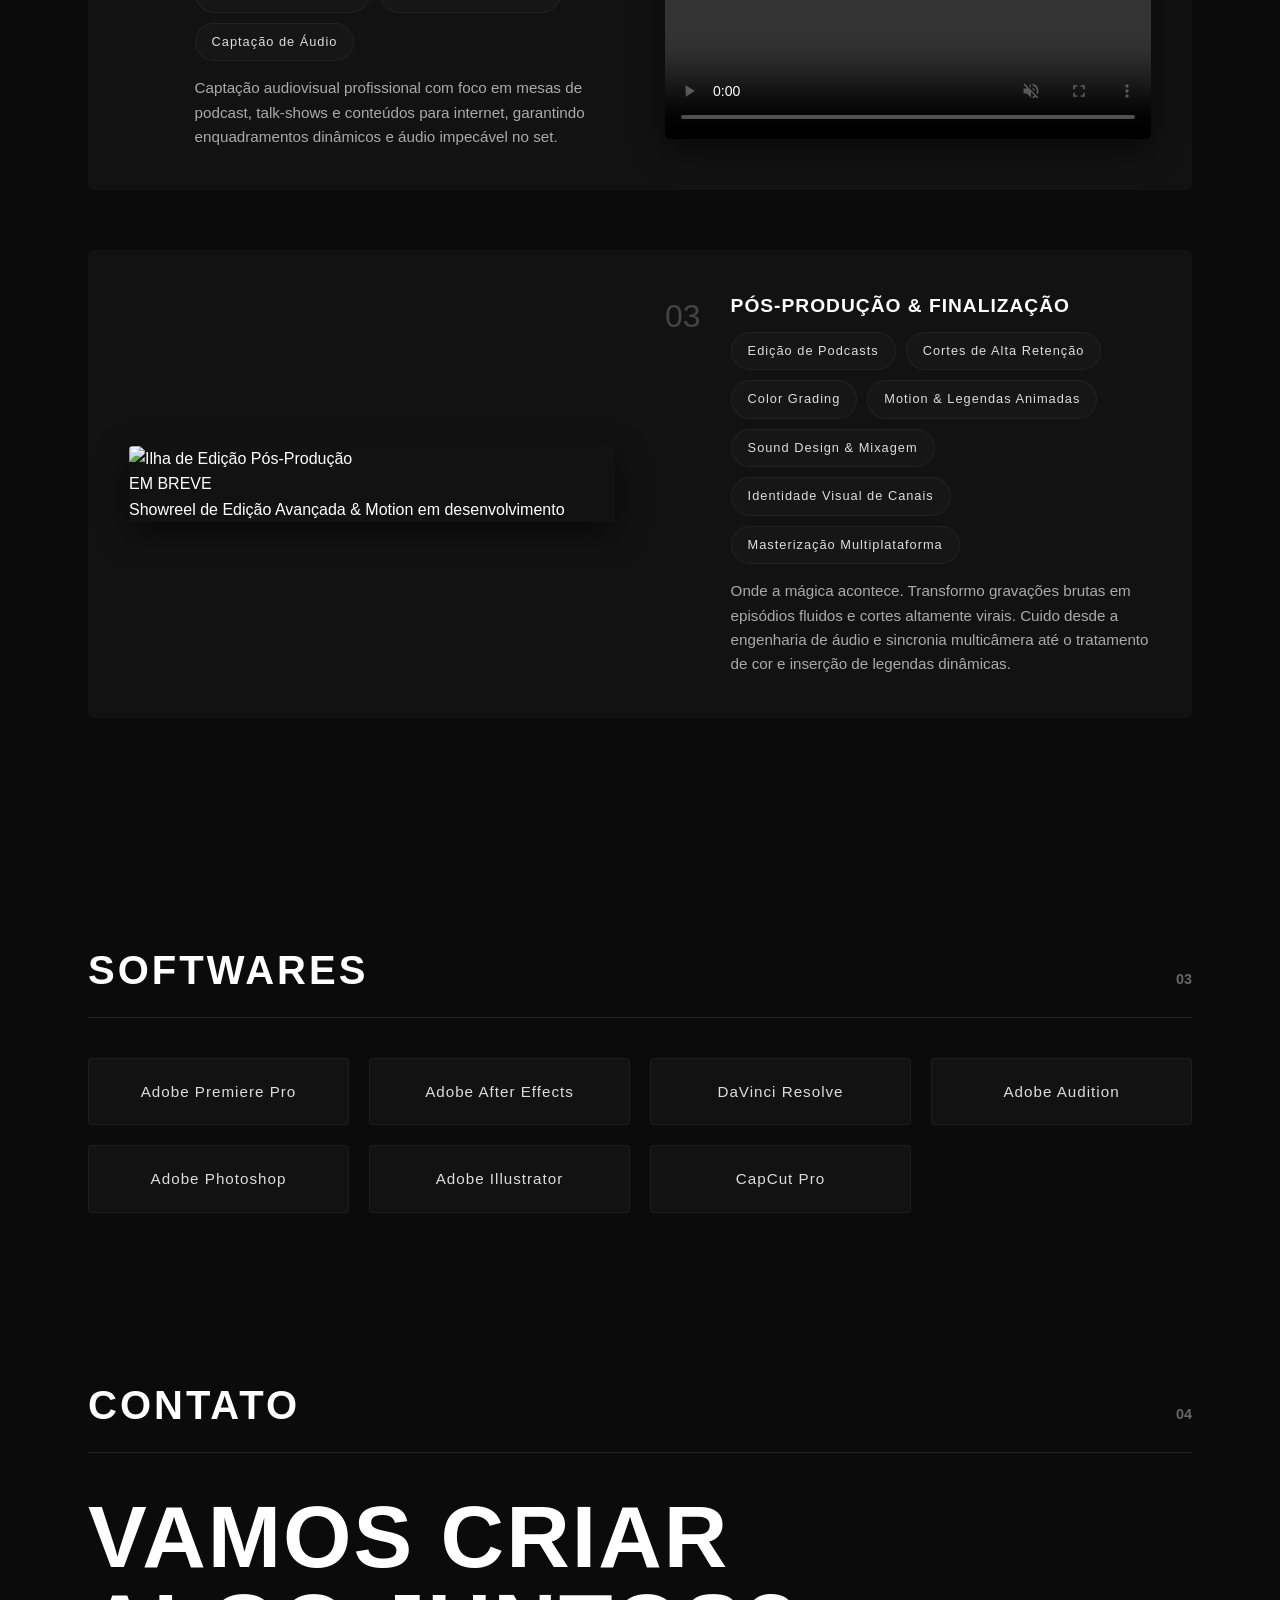
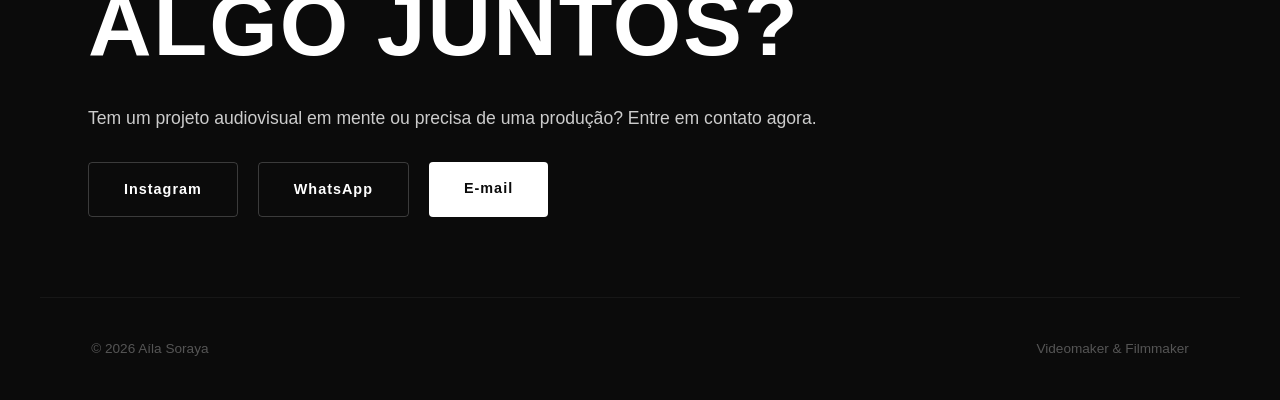
==== commit dbaa7556: "Fix formatting issues in index.html" ====
--- a/Portfólio/index.html
+++ b/Portfólio/index.html
@@ -196,3 +196,4 @@
 
 </body>
 </html>
+
--- a/Portfólio/Css/Style.css
+++ b/Portfólio/Css/Style.css
@@ -1,759 +1,466 @@
-/* =========================================
-   AÍLA SORAYA — PORTFÓLIO
-   Estilo: Cinema clássico / minimalista
-   ========================================= */
-
-/* ---------- FONTES ---------- */
-
-@import url('https://fonts.googleapis.com/css2?family=Bebas+Neue&family=Montserrat:wght@300;400;500;600;700&display=swap');
-
-
-/* ---------- VARIÁVEIS ---------- */
-
-:root {
-    --preto: #111111;
-    --preto-suave: #181a1a;
-    --cinza-escuro: #252828;
-    --cinza: #707575;
-    --cinza-claro: #d9dddd;
-    --branco: #f4f5f3;
-
-    --agua: #5faaa8;
-    --agua-claro: #83c4c1;
-    --agua-escuro: #397b79;
-
-    --fonte-titulo: 'Bebas Neue', sans-serif;
-    --fonte-texto: 'Montserrat', sans-serif;
-
-    --transicao: 0.35s ease;
-}
-
-
-/* ---------- RESET ---------- */
-
+/* ==========================================================================
+   CONFIGURAÇÕES GERAIS E GLOBAIS
+   ========================================================================== */
 * {
-    margin: 0;
-    padding: 0;
-    box-sizing: border-box;
+  margin: 0;
+  padding: 0;
+  box-sizing: border-box;
+  text-decoration: none;
+  list-style: none;
 }
 
 html {
-    scroll-behavior: smooth;
+  scroll-behavior: smooth;
 }
 
 body {
-    background: var(--preto);
-    color: var(--branco);
-    font-family: var(--fonte-texto);
-    font-weight: 400;
-    line-height: 1.6;
-    overflow-x: hidden;
-}
-
-img,
-video {
-    max-width: 100%;
-    display: block;
-}
-
-a {
-    color: inherit;
-    text-decoration: none;
-}
-
-button {
-    font-family: inherit;
-}
-
-
-/* ---------- SELEÇÃO ---------- */
-
-::selection {
-    background: var(--agua);
-    color: var(--preto);
-}
-
-
-/* =========================================
-   NAVEGAÇÃO
-   ========================================= */
-
+  background-color: #0b0b0b;
+  color: #ffffff;
+  font-family: 'Montserrat', sans-serif;
+  overflow-x: hidden;
+  line-height: 1.6;
+}
+
+/* ==========================================================================
+   MENU DE NAVEGAÇÃO (HEADER)
+   ========================================================================== */
 header {
-    position: fixed;
-    top: 0;
-    left: 0;
-    width: 100%;
-    z-index: 1000;
-
-    padding: 24px 6%;
-
-    background: rgba(17, 17, 17, 0.88);
-    backdrop-filter: blur(10px);
-
-    border-bottom: 1px solid rgba(255, 255, 255, 0.06);
-}
-
-nav {
-    max-width: 1400px;
-    margin: auto;
-
-    display: flex;
-    align-items: center;
-    justify-content: space-between;
-}
-
-.logo {
-    font-family: var(--fonte-titulo);
-    font-size: 30px;
-    letter-spacing: 2px;
-}
-
-.logo span {
-    color: var(--agua);
-}
-
-.nav-links {
-    display: flex;
-    align-items: center;
-    gap: 35px;
-    list-style: none;
-}
-
-.nav-links a {
-    font-size: 12px;
-    font-weight: 500;
-    letter-spacing: 1.5px;
-    text-transform: uppercase;
-
-    color: var(--cinza-claro);
-
-    transition: color var(--transicao);
-}
-
-.nav-links a:hover {
-    color: var(--agua-claro);
-}
-
-
-/* =========================================
-   HERO
-   ========================================= */
-
-.hero {
-    min-height: 100vh;
-
-    display: flex;
-    align-items: center;
-
-    padding: 150px 6% 80px;
-
-    position: relative;
-    overflow: hidden;
-
-    background:
-        radial-gradient(
-            circle at 80% 40%,
-            rgba(95, 170, 168, 0.10),
-            transparent 35%
-        ),
-        var(--preto);
-}
-
-.hero-content {
-    max-width: 1400px;
-    width: 100%;
-    margin: auto;
-}
-
-.hero-small {
-    color: var(--agua);
-    font-size: 12px;
-    font-weight: 600;
-    letter-spacing: 4px;
-    text-transform: uppercase;
-
-    margin-bottom: 18px;
-}
-
-.hero h1 {
-    font-family: var(--fonte-titulo);
-    font-size: clamp(70px, 12vw, 170px);
-    font-weight: 400;
-    line-height: 0.82;
-    letter-spacing: 2px;
-
-    max-width: 1000px;
-}
-
-.hero h1 span {
-    color: var(--agua);
-}
-
-.hero-description {
-    max-width: 550px;
-
-    margin-top: 35px;
-
-    color: var(--cinza-claro);
-
-    font-size: 15px;
-    line-height: 1.8;
-    font-weight: 300;
-}
-
-.hero-line {
-    width: 80px;
-    height: 2px;
-
-    margin-top: 40px;
-
-    background: var(--agua);
-}
-
-
-/* =========================================
-   SEÇÕES
-   ========================================= */
+  position: fixed;
+  top: 0;
+  left: 0;
+  width: 100%;
+  padding: 20px 4%;
+  background-color: rgba(11, 11, 11, 0.9);
+  backdrop-filter: blur(10px);
+  display: flex;
+  justify-content: space-between;
+  align-items: center;
+  z-index: 1000;
+  border-bottom: 1px solid rgba(255, 255, 255, 0.05);
+}
+
+header .logo {
+  font-family: 'Bebas Neue', sans-serif;
+  font-size: clamp(1.8rem, 3vw, 2.4rem);
+  letter-spacing: 3px;
+  font-weight: 700;
+  color: #ffffff;
+}
+
+header nav a {
+  color: #a0a0a0;
+  font-size: 0.9rem;
+  font-weight: 500;
+  margin-left: 20px;
+  transition: color 0.3s ease;
+}
+
+header nav a:hover {
+  color: #ffffff;
+}
+
+/* ==========================================================================
+   ESTILIZAÇÃO DAS SEÇÕES
+   ========================================================================== */
+main {
+  margin-top: 80px;
+}
 
 section {
-    padding: 120px 6%;
-}
-
-.section-container {
-    max-width: 1400px;
-    margin: auto;
-}
-
-.section-label {
-    color: var(--agua);
-
-    font-size: 11px;
-    font-weight: 600;
-    letter-spacing: 3px;
-    text-transform: uppercase;
-
-    margin-bottom: 15px;
-}
-
-.section-title {
-    font-family: var(--fonte-titulo);
-    font-size: clamp(50px, 7vw, 90px);
-    font-weight: 400;
-    line-height: 0.9;
-    letter-spacing: 1px;
-
-    margin-bottom: 50px;
-}
-
-
-/* =========================================
-   SOBRE
-   ========================================= */
-
-.about {
-    background: var(--preto-suave);
+  padding: 80px 4%;
+  max-width: 1200px;
+  margin: 0 auto;
+}
+
+.section-header {
+  display: flex;
+  justify-content: space-between;
+  align-items: baseline;
+  border-bottom: 1px solid rgba(255, 255, 255, 0.1);
+  padding-bottom: 15px;
+  margin-bottom: 40px;
+}
+
+.section-header h2 {
+  font-family: 'Bebas Neue', sans-serif;
+  font-size: 2.5rem;
+  letter-spacing: 3px;
+}
+
+.section-number {
+  font-size: 0.9rem;
+  color: #666666;
+  font-weight: 600;
+}
+
+/* ==========================================================================
+   SEÇÃO INÍCIO (QUEM SOU) — APENAS O SEU NOME EM DESTAQUE GIGANTE
+   ========================================================================== */
+/* Esconde o cabeçalho antigo "QUEM SOU 01" para limpar o visual */
+#inicio .section-header {
+  display: none;
 }
 
 .about-grid {
-    display: grid;
-    grid-template-columns: 1fr 1fr;
-    gap: 80px;
-
-    align-items: center;
-}
-
-.about-text {
-    color: var(--cinza-claro);
-
-    font-size: 16px;
-    line-height: 1.9;
-    font-weight: 300;
-}
-
-.about-text p + p {
-    margin-top: 20px;
-}
-
-.about-highlight {
-    color: var(--agua-claro);
-}
-
-.about-image {
-    position: relative;
-}
-
-.about-image img {
-    width: 100%;
-    filter: grayscale(100%);
-    transition: filter var(--transicao);
-}
-
-.about-image:hover img {
-    filter: grayscale(0%);
-}
-
-
-/* =========================================
-   PORTFÓLIO
-   ========================================= */
-
-.portfolio {
-    background: var(--preto);
-}
-
-.portfolio-grid {
-    display: grid;
-    grid-template-columns: repeat(2, 1fr);
-    gap: 35px;
-}
-
-.project {
-    position: relative;
-    overflow: hidden;
-
-    background: var(--cinza-escuro);
-}
-
-.project-video {
-    position: relative;
-    aspect-ratio: 16 / 9;
-    overflow: hidden;
-}
-
-.project-video video,
-.project-video img {
-    width: 100%;
-    height: 100%;
-
-    object-fit: cover;
-
-    filter: grayscale(100%);
-
-    transition:
-        transform 0.6s ease,
-        filter 0.6s ease;
-}
-
-.project:hover .project-video video,
-.project:hover .project-video img {
-    transform: scale(1.04);
-    filter: grayscale(0%);
-}
-
-.project-info {
-    padding: 22px 5px 10px;
-}
-
-.project-category {
-    color: var(--agua);
-
-    font-size: 10px;
-    font-weight: 600;
-    letter-spacing: 2px;
-    text-transform: uppercase;
-
-    margin-bottom: 8px;
-}
-
-.project-title {
-    font-family: var(--fonte-titulo);
-    font-size: 32px;
-    font-weight: 400;
-    letter-spacing: 1px;
-}
-
-.project-description {
-    color: var(--cinza);
-
-    font-size: 12px;
-    line-height: 1.7;
-
-    margin-top: 5px;
-}
-
-
-/* =========================================
-   CATEGORIAS DE TRABALHO
-   ========================================= */
-
-.work-process {
-    background: var(--preto-suave);
-}
-
-.process-grid {
-    display: grid;
-    grid-template-columns: repeat(3, 1fr);
-    gap: 1px;
-
-    background: rgba(255, 255, 255, 0.08);
-}
-
-.process-item {
-    padding: 45px 35px;
-
-    background: var(--preto-suave);
-
-    transition: background var(--transicao);
-}
-
-.process-item:hover {
-    background: var(--cinza-escuro);
-}
-
-.process-number {
-    color: var(--agua);
-
-    font-family: var(--fonte-titulo);
-    font-size: 42px;
-
-    margin-bottom: 25px;
-}
-
-.process-item h3 {
-    font-family: var(--fonte-titulo);
-    font-size: 35px;
-    font-weight: 400;
-    letter-spacing: 1px;
-
-    margin-bottom: 12px;
-}
-
-.process-item p {
-    color: var(--cinza);
-
-    font-size: 13px;
-    line-height: 1.8;
-}
-
-
-/* =========================================
-   CLIENTES / EXPERIÊNCIA
-   ========================================= */
-
-.clients {
-    background: var(--preto);
-}
-
-.clients-list {
-    display: flex;
-    flex-wrap: wrap;
-    gap: 12px;
-
-    margin-top: 30px;
-}
-
-.client {
-    padding: 12px 18px;
-
-    border: 1px solid rgba(255, 255, 255, 0.12);
-
-    color: var(--cinza-claro);
-
-    font-size: 11px;
-    letter-spacing: 1px;
-
-    transition:
-        border-color var(--transicao),
-        color var(--transicao);
-}
-
-.client:hover {
-    color: var(--agua-claro);
-    border-color: var(--agua);
-}
-
-
-/* =========================================
-   HABILIDADES
-   ========================================= */
-
-.skills {
-    display: grid;
-    grid-template-columns: 1fr 1fr;
-    gap: 80px;
-
-    align-items: start;
-}
-
-.skills-list {
-    list-style: none;
-}
-
-.skills-list li {
-    padding: 18px 0;
-
-    border-bottom: 1px solid rgba(255, 255, 255, 0.08);
-
-    color: var(--cinza-claro);
-
-    font-size: 14px;
-
-    display: flex;
-    justify-content: space-between;
-}
-
-.skills-list li span {
-    color: var(--agua);
-}
-
-
-/* =========================================
-   CONTATO
-   ========================================= */
-
-.contact {
-    min-height: 70vh;
-
-    display: flex;
-    align-items: center;
-
-    background:
-        linear-gradient(
-            135deg,
-            var(--preto-suave),
-            var(--preto)
-        );
-}
-
-.contact-content {
-    width: 100%;
-    max-width: 1400px;
-    margin: auto;
-}
-
-.contact-title {
-    font-family: var(--fonte-titulo);
-    font-size: clamp(65px, 11vw, 150px);
-    line-height: 0.85;
-    font-weight: 400;
-
-    max-width: 1000px;
-}
-
-.contact-title span {
-    color: var(--agua);
-}
-
-.contact-text {
-    max-width: 500px;
-
-    margin-top: 35px;
-
-    color: var(--cinza-claro);
-
-    font-size: 14px;
-    line-height: 1.8;
+  display: flex;
+  flex-direction: column;
+  gap: 30px;
+  padding-top: 40px; /* Dá um respiro elegante em relação ao menu */
+}
+
+/* Seu nome principal ganha o foco absoluto e limpo na tela */
+.about-text h1 {
+  font-family: 'Bebas Neue', sans-serif;
+  font-size: clamp(4.5rem, 10vw, 7.5rem);
+  line-height: 0.85;
+  letter-spacing: 2px;
+  margin-bottom: 15px;
+  color: #ffffff;
+}
+
+.subtitle {
+  font-size: clamp(1.1rem, 2vw, 1.3rem);
+  text-transform: uppercase;
+  letter-spacing: 4px;
+  color: #888888;
+  margin-bottom: 25px;
+}
+
+.description {
+  font-size: 1.1rem;
+  color: #cccccc;
+  line-height: 1.8;
+}
+
+.main-image {
+  width: 100%;
+  max-height: 450px;
+  overflow: hidden;
+  border-radius: 4px;
+  background-color: #1a1a1a;
+}
+
+.main-image img {
+  width: 100%;
+  height: 100%;
+  object-fit: cover;
+  opacity: 0.8;
+}
+
+/* ==========================================================================
+   SEÇÃO PORTFÓLIO
+   ========================================================================== */
+.portfolio-group {
+  margin-bottom: 50px;
+  background-color: #121212;
+  padding: 30px;
+  border-radius: 6px;
+  border: 1px solid rgba(255, 255, 255, 0.03);
+}
+
+.group-header {
+  display: flex;
+  gap: 30px;
+}
+
+.group-number {
+  font-family: 'Bebas Neue', sans-serif;
+  font-size: 2rem;
+  color: #444444;
+}
+
+.group-header h3 {
+  font-size: 1.2rem;
+  letter-spacing: 1px;
+  margin-bottom: 10px;
+  color: #ffffff;
+}
+
+.group-header p {
+  color: #aaaaaa;
+  font-size: 0.95rem;
+  max-width: 700px;
+}
+
+.project-media {
+  margin-top: 25px;
+  width: 100%;
+  border-radius: 4px;
+  overflow: hidden;
+  box-shadow: 0 10px 30px rgba(0,0,0,0.5);
+}
+
+.project-media video {
+  width: 100%;
+  display: block;
+}
+
+/* ==========================================================================
+   SEÇÃO HABILIDADES
+   ========================================================================== */
+.expertise-tags {
+  display: flex;
+  flex-wrap: wrap;
+  gap: 10px;
+  margin-bottom: 15px;
+}
+
+.tag {
+  background-color: #161616;
+  padding: 8px 16px;
+  border-radius: 50px;
+  font-size: 0.8rem;
+  font-weight: 500;
+  letter-spacing: 1px;
+  color: #dddddd;
+  border: 1px solid rgba(255, 255, 255, 0.05);
+}
+
+/* ==========================================================================
+   SEÇÃO CONTATO
+   ========================================================================== */
+.contact h3 {
+  font-family: 'Bebas Neue', sans-serif;
+  font-size: clamp(3.5rem, 7vw, 5.5rem);
+  line-height: 1;
+  letter-spacing: 2px;
+  margin-bottom: 35px;
+}
+
+.contact-content p {
+  font-size: 1.1rem;
+  color: #cccccc;
+  margin-bottom: 30px;
 }
 
 .contact-links {
-    display: flex;
-    flex-wrap: wrap;
-    gap: 15px;
-
-    margin-top: 35px;
+  display: flex;
+  flex-wrap: wrap;
+  gap: 20px;
 }
 
 .contact-links a {
-    padding: 13px 22px;
-
-    border: 1px solid var(--agua);
-
-    color: var(--agua-claro);
-
-    font-size: 11px;
-    font-weight: 600;
-    letter-spacing: 1px;
-    text-transform: uppercase;
-
-    transition:
-        background var(--transicao),
-        color var(--transicao);
+  padding: 15px 35px;
+  border-radius: 4px;
+  font-size: 0.9rem;
+  font-weight: 600;
+  letter-spacing: 1px;
+  transition: all 0.3s ease;
+}
+
+.contact-links a[href*="mailto"] {
+  background-color: #ffffff;
+  color: #0b0b0b;
+}
+
+.contact-links a:not([href*="mailto"]) {
+  border: 1px solid rgba(255, 255, 255, 0.2);
+  color: #ffffff;
 }
 
 .contact-links a:hover {
-    background: var(--agua);
-    color: var(--preto);
-}
-
-
-/* =========================================
-   FOOTER
-   ========================================= */
-
+  transform: translateY(-3px);
+  box-shadow: 0 5px 15px rgba(255,255,255,0.1);
+}
+
+/* ==========================================================================
+   RODAPÉ (FOOTER)
+   ========================================================================== */
 footer {
-    padding: 30px 6%;
-
-    background: #0d0e0e;
-
-    border-top: 1px solid rgba(255, 255, 255, 0.06);
-}
-
-.footer-content {
-    max-width: 1400px;
-    margin: auto;
-
+  padding: 40px 4%;
+  border-top: 1px solid rgba(255, 255, 255, 0.05);
+  display: flex;
+  justify-content: space-between;
+  align-items: center;
+  max-width: 1200px;
+  margin: 0 auto;
+}
+
+footer p {
+  font-size: 0.85rem;
+  color: #555555;
+}
+
+/* ==========================================================================
+   EFEITOS DE ANIMAÇÃO CINEMATOGRÁFICOS
+   ========================================================================== */
+.main-image img {
+  transition: transform 0.8s cubic-bezier(0.25, 1, 0.5, 1), opacity 0.3s;
+}
+
+.main-image:hover img {
+  transform: scale(1.05);
+  opacity: 1;
+}
+
+.tag {
+  transition: all 0.3s cubic-bezier(0.25, 1, 0.5, 1);
+}
+
+.tag:hover {
+  background-color: rgba(0, 180, 160, 0.2);
+  border-color: #00b4a0;
+  box-shadow: 0 0 12px rgba(0, 180, 160, 0.4);
+  transform: translateY(-2px);
+  color: #ffffff;
+}
+
+@keyframes videoFadeIn {
+  from {
+    opacity: 0;
+    transform: translateY(30px);
+  }
+  to {
+    opacity: 1;
+    transform: translateY(0);
+  }
+}
+
+@media (prefers-reduced-motion: no-preference) {
+  .reveal {
+    animation: videoFadeIn linear both;
+    animation-timeline: view();
+    animation-range: entry 10% cover 30%;
+  }
+}
+
+.portfolio-group {
+  transition: transform 0.4s ease, border-color 0.4s ease;
+  border: 1px solid transparent;
+}
+
+/* ==========================================================================
+   RESPONSIVIDADE E ADAPTAÇÃO PARA NOTEBOOKS E PCS (DESKTOP)
+   ========================================================================== */
+@media (min-width: 1024px) {
+  
+  main, footer {
+    max-width: 1200px;
+    margin: 0 auto;
+  }
+
+  header {
     display: flex;
     justify-content: space-between;
     align-items: center;
-
-    color: var(--cinza);
-
-    font-size: 10px;
-    letter-spacing: 1px;
-}
-
-.footer-logo {
-    font-family: var(--fonte-titulo);
-    font-size: 24px;
-    color: var(--branco);
-}
-
-.footer-logo span {
-    color: var(--agua);
-}
-
-
-/* =========================================
-   EFEITO DE GRANULAÇÃO CINEMATOGRÁFICA
-   ========================================= */
-
-body::before {
-    content: "";
-
-    position: fixed;
-    inset: 0;
-
-    pointer-events: none;
-
-    opacity: 0.025;
-
-    z-index: 9999;
-
-    background-image:
-        url("data:image/svg+xml,%3Csvg viewBox='0 0 180 180' xmlns='http://www.w3.org/2000/svg'%3E%3Cfilter id='n'%3E%3CfeTurbulence type='fractalNoise' baseFrequency='.8' numOctaves='4' stitchTiles='stitch'/%3E%3C/filter%3E%3Crect width='100%25' height='100%25' filter='url(%23n)' opacity='.8'/%3E%3C/svg%3E");
-}
-
-
-/* =========================================
-   RESPONSIVO — TABLET
-   ========================================= */
-
-@media (max-width: 900px) {
-
-    header {
-        padding: 20px 5%;
-    }
-
-    .nav-links {
-        gap: 18px;
-    }
-
-    .hero {
-        padding-left: 5%;
-        padding-right: 5%;
-    }
-
-    section {
-        padding: 90px 5%;
-    }
-
-    .about-grid {
-        grid-template-columns: 1fr;
-        gap: 50px;
-    }
-
-    .skills {
-        grid-template-columns: 1fr;
-        gap: 50px;
-    }
-
-    .process-grid {
-        grid-template-columns: 1fr;
-    }
-
-}
-
-
-/* =========================================
-   RESPONSIVO — CELULAR
-   ========================================= */
-
-@media (max-width: 600px) {
-
-    header {
-        padding: 18px 5%;
-    }
-
-    .logo {
-        font-size: 25px;
-    }
-
-    .nav-links {
-        display: none;
-    }
-
-    .hero {
-        min-height: 90vh;
-        padding-top: 130px;
-    }
-
-    .hero h1 {
-        font-size: clamp(65px, 20vw, 100px);
-    }
-
-    .hero-description {
-        font-size: 13px;
-    }
-
-    section {
-        padding: 75px 5%;
-    }
-
-    .section-title {
-        font-size: 58px;
-    }
-
-    .portfolio-grid {
-        grid-template-columns: 1fr;
-        gap: 50px;
-    }
-
-    .project-title {
-        font-size: 29px;
-    }
-
-    .process-item {
-        padding: 35px 25px;
-    }
-
-    .contact-title {
-        font-size: 75px;
-    }
-
-    .footer-content {
-        flex-direction: column;
-        gap: 12px;
-        align-items: flex-start;
-    }
-
-}
-
-
-/* =========================================
-   ACESSIBILIDADE
-   ========================================= */
-
-@media (prefers-reduced-motion: reduce) {
-
-    html {
-        scroll-behavior: auto;
-    }
-
-    *,
-    *::before,
-    *::after {
-        transition: none !important;
-        animation: none !important;
-    }
-
-}+    padding: 20px 40px;
+    max-width: 1200px;
+    left: 50%;
+    transform: translateX(-50%);
+    width: 100%;
+  }
+
+  .about-grid {
+    flex-direction: row;
+    align-items: center;
+    gap: 60px;
+    margin-top: 20px;
+  }
+  
+  .about-text {
+    flex: 1.2;
+  }
+  
+  .main-image {
+    flex: 0.8;
+    max-height: 550px;
+  }
+  
+  .main-image img {
+    max-width: 100%;
+    height: auto;
+    display: block;
+  }
+
+  .portfolio-group {
+    display: flex;
+    flex-direction: row-reverse;
+    align-items: center;
+    gap: 50px;
+    padding: 40px;
+    margin-bottom: 60px;
+  }
+  
+  .portfolio-group:nth-child(even) {
+    flex-direction: row;
+  }
+
+  .project-media, .group-header {
+    flex: 1;
+    margin-top: 0;
+  }
+  
+  .portfolio-group:hover {
+    border-color: rgba(255, 255, 255, 0.1);
+    transform: translateY(-4px);
+  }
+}
+/* ==========================================================================
+   ESTILIZAÇÃO DA NOVA SEÇÃO DE SOFTWARES
+   ========================================================================== */
+.softwares-grid {
+  display: grid;
+  grid-template-columns: repeat(2, 1fr); /* 2 colunas no celular */
+  gap: 15px;
+  margin-top: 20px;
+}
+
+.software-item {
+  background-color: #121212;
+  border: 1px solid rgba(255, 255, 255, 0.05);
+  padding: 20px;
+  border-radius: 4px;
+  text-align: center;
+  transition: all 0.4s cubic-bezier(0.25, 1, 0.5, 1);
+}
+
+.software-item span {
+  font-size: 0.95rem;
+  font-weight: 500;
+  letter-spacing: 1px;
+  color: #dddddd;
+}
+
+/* Brilho e destaque ao passar o mouse */
+.software-item:hover {
+  background-color: rgba(255, 255, 255, 0.03);
+  border-color: rgba(255, 255, 255, 0.3);
+  transform: translateY(-3px);
+}
+
+.software-item:hover span {
+  color: #ffffff;
+}
+
+/* Organização em 4 colunas largas para Notebooks e PCs */
+@media (min-width: 1024px) {
+  .softwares-grid {
+    grid-template-columns: repeat(4, 1fr);
+    gap: 20px;
+  }
+}
+/* ==========================================================================
+   ANIMAÇÃO CINEMATOGRÁFICA DE ENTRADA
+   ========================================================================== */
+
+/* Regra que cria o movimento */
+@keyframes entrarESubir {
+  from {
+    opacity: 0;
+    transform: translateY(30px); /* Começa 30px abaixo */
+  }
+  to {
+    opacity: 1;
+    transform: translateY(0);    /* Termina no lugar certo */
+  }
+}
+
+/* Classe que você aplica nas letras ou blocos */
+.animar-entrada {
+  animation: entrarESubir 1.2s cubic-bezier(0.25, 1, 0.5, 1) forwards;
+}
+
+/* Pequeno atraso para a foto entrar logo depois do texto */
+.atraso-1 {
+  animation-delay: 0.3s;
+}
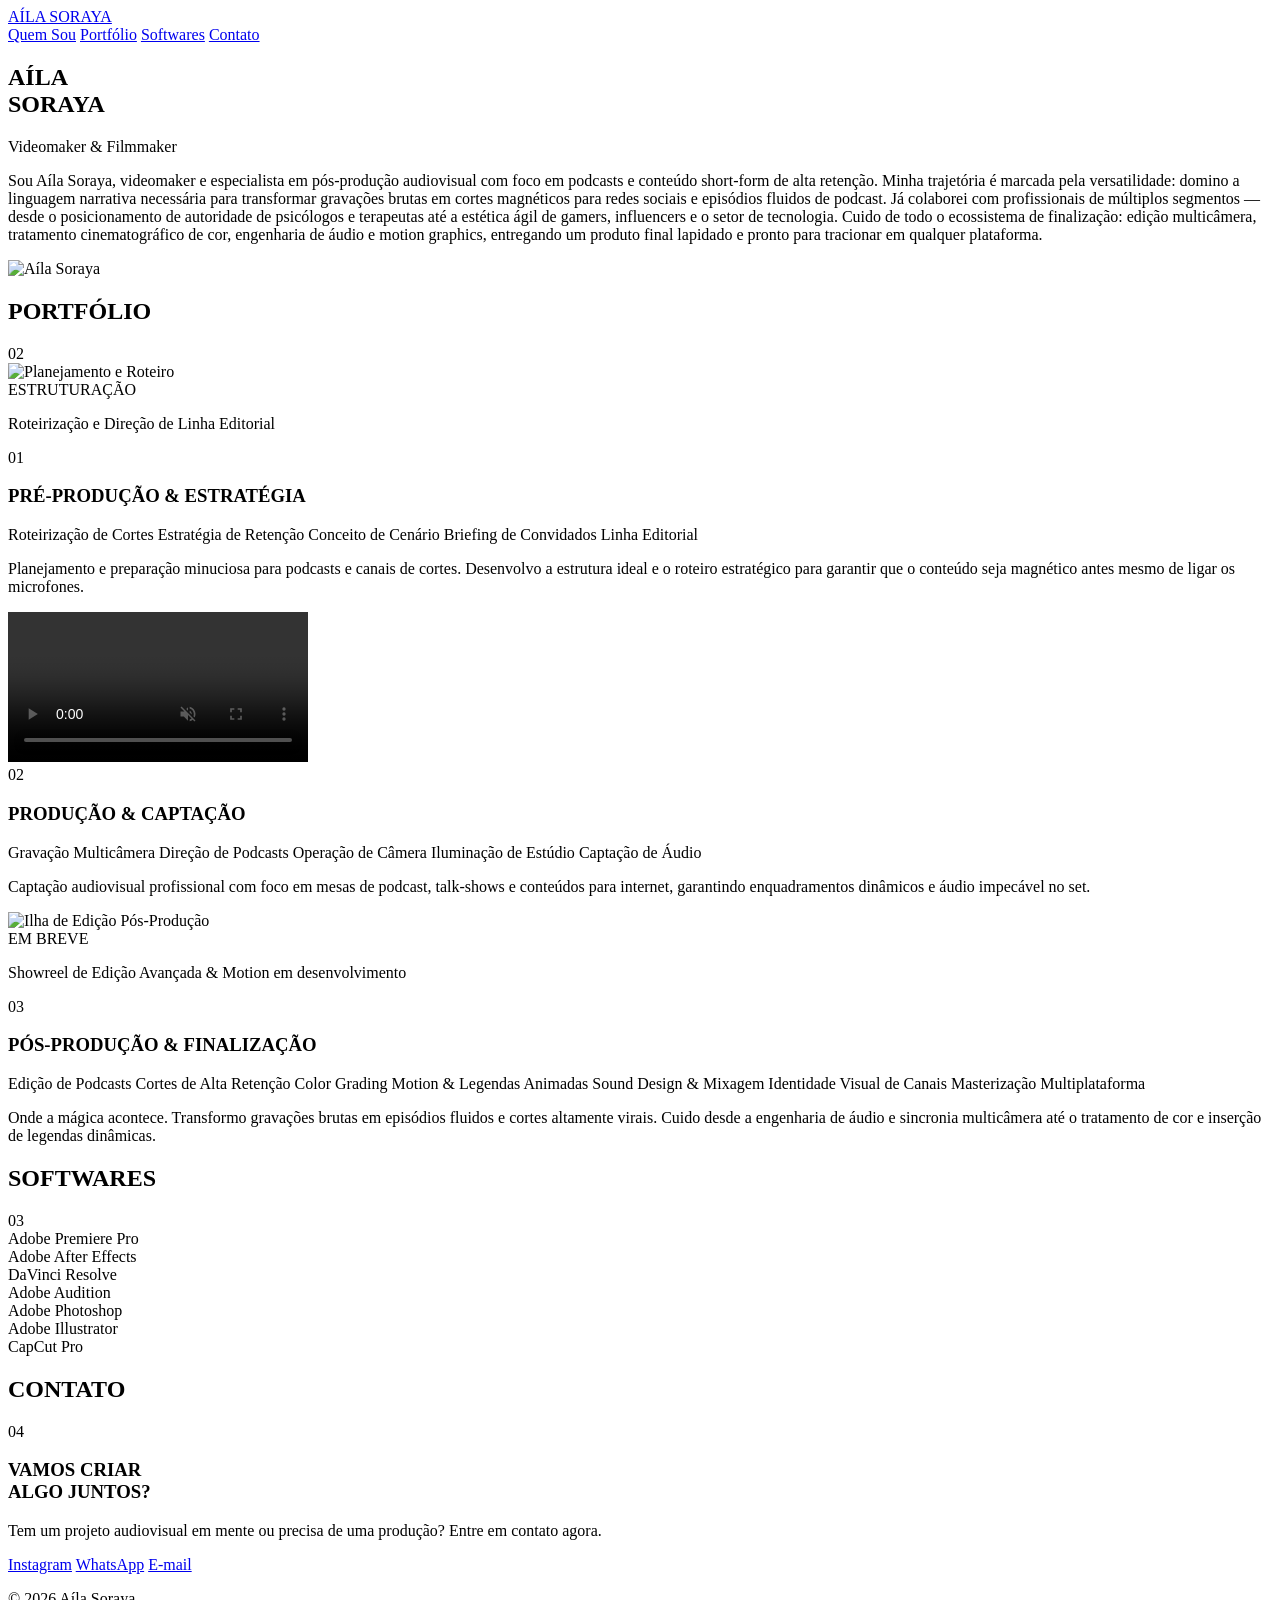
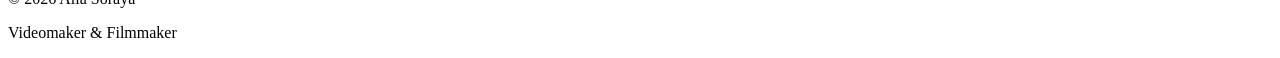
==== commit 91cc6c2c: "Update index.html" ====
--- a/Portfólio/index.html
+++ b/Portfólio/index.html
@@ -8,12 +8,12 @@
   <title>Aíla Soraya | Videomaker & Filmmaker</title>
 
   <!-- FONTES -->
-  <link rel="preconnect" href="https://googleapis.com">
-  <link rel="preconnect" href="https://gstatic.com" crossorigin>
-  <link href="https://googleapis.com/css2?family=Bebas+Neue&family=Montserrat:wght@300;400;500;600&display=swap" rel="stylesheet">
+  <link rel="preconnect" href="https://fonts.googleapis.com">
+  <link rel="preconnect" href="https://fonts.gstatic.com" crossorigin>
+  <link href="https://fonts.googleapis.com/css2?family=Bebas+Neue&family=Montserrat:wght@300;400;500;600&display=swap" rel="stylesheet">
 
   <!-- CSS -->
-  <link rel="stylesheet" href="Css/Style.css">
+  <link rel="stylesheet" href="CSS/Style.css">
 </head>
 
 <body>
@@ -42,9 +42,9 @@
           </p>
         </div>
         
-        <!-- FOTO DE PERFIL COM ATRASO CINEMATOGRÁFICO -->
+        <!-- FOTO DE PERFIL CORRIGIDA COM SEU CAMINHO REAL -->
         <div class="main-image animar-entrada atraso-1">
-          <img src="Fotos/Soraya.png" alt="Aíla Soraya">
+          <img src="Portfólio/Soraya.png" alt="Aíla Soraya">
         </div>
       </div>
     </section>
@@ -86,10 +86,10 @@
         </div>
       </div>
 
-      <!-- BLOCO 02: PRODUÇÃO -->
+      <!-- BLOCO 02: PRODUÇÃO CORRIGIDO COM O NOME EXATO -->
       <div class="portfolio-group">
         <div class="project-media">
-          <video src="Vídeos/Portifolio Produção.mp4" autoplay muted controls playsinline preload="auto"></video>
+          <video src="Vídeos/Portfólio Produção.mp4" autoplay muted controls playsinline preload="auto"></video>
         </div>
 
         <div class="group-header">
@@ -174,13 +174,13 @@
         <p>Tem um projeto audiovisual em mente ou precisa de uma produção? Entre em contato agora.</p>
 
         <div class="contact-links">
-          <!-- 1. INSTAGRAM (Mantido original) -->
+          <!-- 1. INSTAGRAM CONFIGURADO -->
           <a href="https://instagram.com" target="_blank" class="btn-instagram">Instagram</a>
           
-          <!-- 2. WHATSAPP (Atualizado com seu número real e mensagem automática) -->
-          <a href="https://wa.me!" target="_blank" class="btn-whatsapp">WhatsApp</a>
+          <!-- 2. WHATSAPP CONFIGURADO -->
+          <a href="https://wa.me" target="_blank" class="btn-whatsapp">WhatsApp</a>
 
-          <!-- 3. E-MAIL -->
+          <!-- 3. E-MAIL CONFIGURADO -->
           <a href="mailto:ailagaraneesh@gmail.com" class="btn-email">E-mail</a>
         </div>
       </div>
@@ -196,4 +196,3 @@
 
 </body>
 </html>
-
